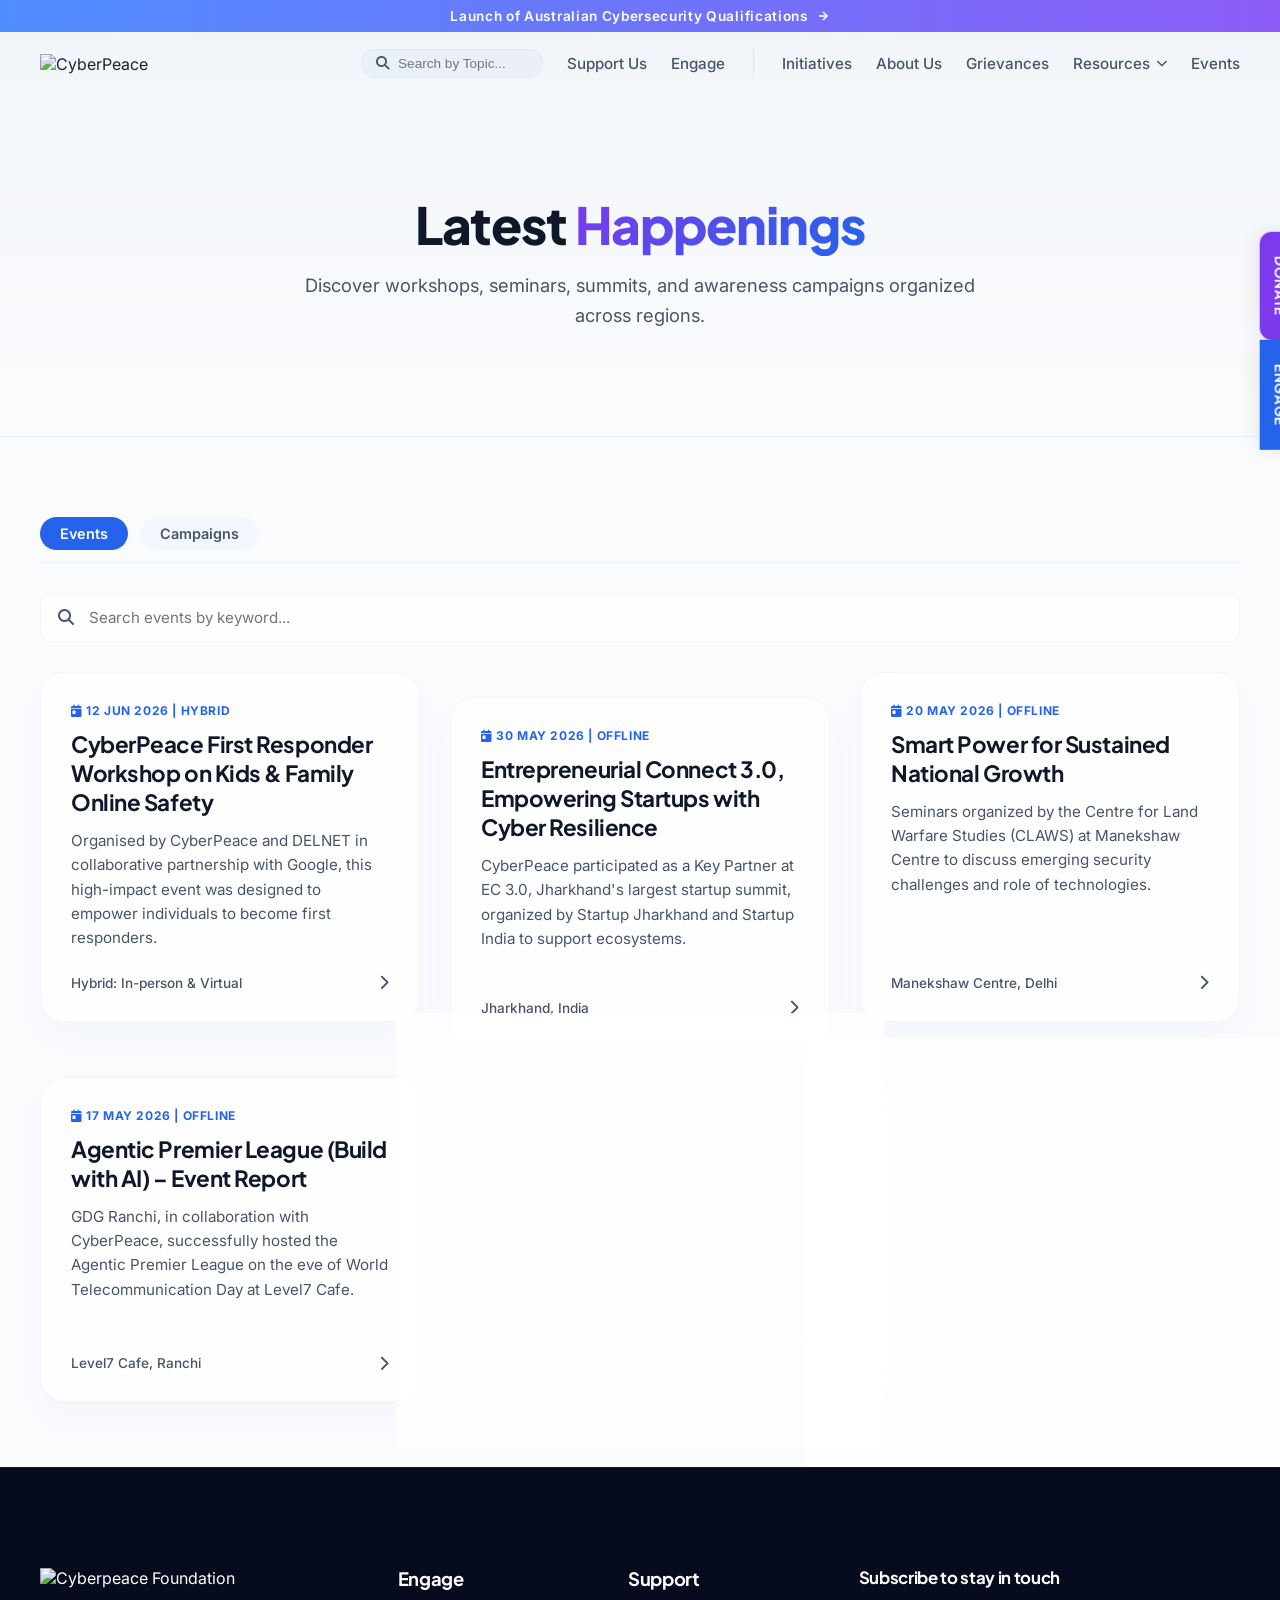
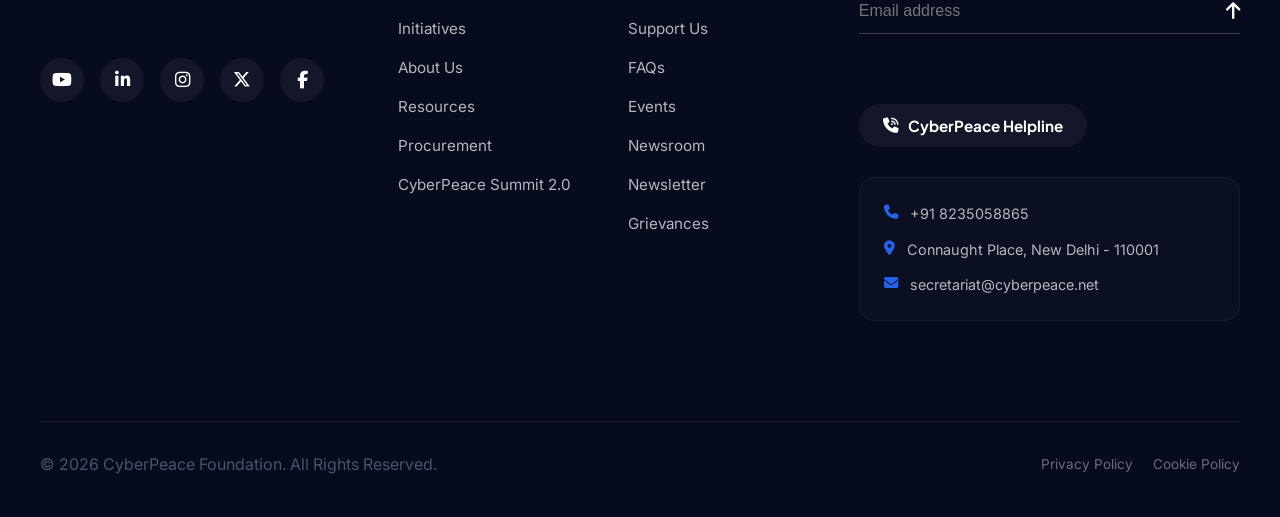
==== events.html @ aa2df276 "Update api.js to resolve dynamic API_BASE" ====
<!DOCTYPE html>
<html lang="en">
<head>
    <meta charset="utf-8">
    <meta name="viewport" content="width=device-width, initial-scale=1">
    <title>Events & Campaigns | CyberPeace</title>
    <meta name="description" content="Stay updated with the latest events, seminars, workshops, and campaigns organized by the CyberPeace Foundation.">
    
    <!-- Premium Fonts -->
    <link rel="preconnect" href="https://fonts.googleapis.com">
    <link rel="preconnect" href="https://fonts.gstatic.com" crossorigin>
    <link href="https://fonts.googleapis.com/css2?family=Plus+Jakarta+Sans:wght@300;400;500;600;700;800&family=Inter:wght@300;400;500;600;700&display=swap" rel="stylesheet">
    
    <!-- Icons & Styling -->
    <link rel="stylesheet" href="https://cdnjs.cloudflare.com/ajax/libs/font-awesome/6.4.0/css/all.min.css">
    <link rel="stylesheet" href="index.css">
</head>
<body>

    <div id="smooth-wrapper">
        <div id="smooth-content">

            <!-- Sticky Premium Navbar -->
            <header class="navbar-wrapper">
                <div class="announcement-bar">
                    <a href="https://cyberpeace.webflow.io/events/launch-of-australian-cybersecurity-qualifications" class="announcement-link">
                        <span>Launch of Australian Cybersecurity Qualifications</span>
                        <svg class="arrow-icon" width="14" height="14" viewBox="0 0 24 24" fill="none" stroke="currentColor" stroke-width="2.5"><path d="M5 12h14M12 5l7 7-7 7"/></svg>
                    </a>
                </div>

                <nav class="nav-container">
                    <a href="index.html" class="brand-logo">
                        <img src="https://cdn.prod.website-files.com/64b6853d6c8a2733e0348380/64d28d4c5130957a48d0e325_Logo.svg" alt="CyberPeace">
                    </a>

                    <div class="nav-menu">
                        <div class="nav-group-left">
                            <form action="blogs.html" method="GET" class="search-form">
                                <i class="fa-solid fa-magnifying-glass search-icon"></i>
                                <input type="search" name="query" placeholder="Search by Topic..." required>
                            </form>
                            <a href="support-us.html" class="nav-item">Support Us</a>
                            <a href="engage.html" class="nav-item">Engage</a>
                        </div>
                        <div class="nav-group-right">
                            <a href="initiatives.html" class="nav-item">Initiatives</a>
                            <a href="about-us.html" class="nav-item">About Us</a>
                            <a href="grievances.html" class="nav-item">Grievances</a>
                            <div class="dropdown-wrapper">
                                <button class="dropdown-trigger">
                                    Resources <i class="fa-solid fa-chevron-down drop-arrow"></i>
                                </button>
                                <div class="dropdown-menu">
                                    <a href="blogs.html">Blogs</a>
                                    <a href="publications.html">Publications</a>
                                    <a href="fact-check.html">#FactCheck Report</a>
                                    <a href="newsroom.html">Newsroom</a>
                                    <a href="newsletter.html">Newsletter</a>
                                    <a href="iec.html">IEC</a>
                                    <a href="https://cyberpeace.world/" target="_blank">CyberPeace Journal</a>
                                </div>
                            </div>
                            <a href="events.html" class="nav-item active">Events</a>
                        </div>
                    </div>

                    <button class="mobile-toggle" aria-label="Toggle menu">
                        <span class="bar"></span>
                        <span class="bar"></span>
                        <span class="bar"></span>
                    </button>
                </nav>
            </header>

            <!-- Floating Side CTA Actions -->
            <div class="side-cta-wrapper">
                <a href="support-us.html" class="side-cta-btn donate">
                    <span class="cta-txt">Donate</span>
                </a>
                <a href="engage.html" class="side-cta-btn engage">
                    <span class="cta-txt">Engage</span>
                </a>
            </div>

            <!-- Particles Background -->
            <div class="canvas-bg-wrapper">
                <canvas id="grid-particles"></canvas>
            </div>

            <!-- Subpage Hero -->
            <section class="subpage-hero">
                <div class="glow-blob blob-1"></div>
                <div class="glow-blob blob-2"></div>
                <div class="grid-container">
                    <div class="hero-content">
                        <h1 class="subpage-title">Latest <span class="highlight-purple">Happenings</span></h1>
                        <p class="subpage-desc">
                            Discover workshops, seminars, summits, and awareness campaigns organized across regions.
                        </p>
                    </div>
                </div>
            </section>

            <!-- Filtering & Event Tabs System -->
            <section class="subpage-section">
                <div class="grid-container">
                    
                    <div class="about-journey-tabs" style="margin-bottom: 30px;">
                        <button class="about-journey-btn active" id="btn-tab-events">Events</button>
                        <button class="about-journey-btn" id="btn-tab-campaigns">Campaigns</button>
                    </div>

                    <!-- Search Input -->
                    <div class="filters-row" style="margin-bottom: 40px;">
                        <div class="search-box-wrap">
                            <i class="fa-solid fa-magnifying-glass"></i>
                            <input class="form_input" type="text" id="event-search" placeholder="Search events by keyword...">
                        </div>
                    </div>

                    <!-- Events Panel -->
                    <div id="events-panel" class="initiatives-grid active-pane">
                        
                        <!-- Event 1 -->
                        <div class="initiative-card glass-card event-item" data-tags="google kids family workshop safety online">
                            <span class="initiative-tag"><i class="fa-solid fa-calendar-day"></i> 12 Jun 2026 | Hybrid</span>
                            <h3 class="initiative-title">CyberPeace First Responder Workshop on Kids & Family Online Safety</h3>
                            <p class="initiative-desc">
                                Organised by CyberPeace and DELNET in collaborative partnership with Google, this high-impact event was designed to empower individuals to become first responders.
                            </p>
                            <div class="initiative-footer">
                                <span class="initiative-country">Hybrid: In-person & Virtual</span>
                                <i class="fa-solid fa-chevron-right initiative-arrow"></i>
                            </div>
                        </div>

                        <!-- Event 2 -->
                        <div class="initiative-card glass-card event-item" data-tags="jharkhand startup summit business connect entrepreneurial">
                            <span class="initiative-tag"><i class="fa-solid fa-calendar-day"></i> 30 May 2026 | Offline</span>
                            <h3 class="initiative-title">Entrepreneurial Connect 3.0, Empowering Startups with Cyber Resilience</h3>
                            <p class="initiative-desc">
                                CyberPeace participated as a Key Partner at EC 3.0, Jharkhand's largest startup summit, organized by Startup Jharkhand and Startup India to support ecosystems.
                            </p>
                            <div class="initiative-footer">
                                <span class="initiative-country">Jharkhand, India</span>
                                <i class="fa-solid fa-chevron-right initiative-arrow"></i>
                            </div>
                        </div>

                        <!-- Event 3 -->
                        <div class="initiative-card glass-card event-item" data-tags="national security claws seminar delhi manekshaw smart power">
                            <span class="initiative-tag"><i class="fa-solid fa-calendar-day"></i> 20 May 2026 | Offline</span>
                            <h3 class="initiative-title">Smart Power for Sustained National Growth</h3>
                            <p class="initiative-desc">
                                Seminars organized by the Centre for Land Warfare Studies (CLAWS) at Manekshaw Centre to discuss emerging security challenges and role of technologies.
                            </p>
                            <div class="initiative-footer">
                                <span class="initiative-country">Manekshaw Centre, Delhi</span>
                                <i class="fa-solid fa-chevron-right initiative-arrow"></i>
                            </div>
                        </div>

                        <!-- Event 4 -->
                        <div class="initiative-card glass-card event-item" data-tags="hackathon building ai premier league gdg ranchi safety">
                            <span class="initiative-tag"><i class="fa-solid fa-calendar-day"></i> 17 May 2026 | Offline</span>
                            <h3 class="initiative-title">Agentic Premier League (Build with AI) – Event Report</h3>
                            <p class="initiative-desc">
                                GDG Ranchi, in collaboration with CyberPeace, successfully hosted the Agentic Premier League on the eve of World Telecommunication Day at Level7 Cafe.
                            </p>
                            <div class="initiative-footer">
                                <span class="initiative-country">Level7 Cafe, Ranchi</span>
                                <i class="fa-solid fa-chevron-right initiative-arrow"></i>
                            </div>
                        </div>

                        <!-- Event 5 -->
                        <div class="initiative-card glass-card event-item" data-tags="cso100 awards conference chennai resilience">
                            <span class="initiative-tag"><i class="fa-solid fa-calendar-day"></i> 17 May 2026 | Offline</span>
                            <h3 class="initiative-title">CyberPeace at CSO100 Awards India & Conference 2026</h3>
                            <p class="initiative-desc">
                                Driving India's Cyber Resilience Journey at Chennai, bringing cybersecurity leaders, policymakers, technology experts, and stakeholders together.
                            </p>
                            <div class="initiative-footer">
                                <span class="initiative-country">The Leela Palace, Chennai</span>
                                <i class="fa-solid fa-chevron-right initiative-arrow"></i>
                            </div>
                        </div>

                        <!-- Event 6 -->
                        <div class="initiative-card glass-card event-item" data-tags="national technology day smartphone security delnet workshop delhi">
                            <span class="initiative-tag"><i class="fa-solid fa-calendar-day"></i> 11 May 2026 | Hybrid</span>
                            <h3 class="initiative-title">Workshop on Smartphone Security to Mark National Technology Day 2026</h3>
                            <p class="initiative-desc">
                                Hands-on smartphone focused security workshop organized by DELNET in collaboration with CyberPeace and support from Google.org.
                            </p>
                            <div class="initiative-footer">
                                <span class="initiative-country">DELNET, New Delhi</span>
                                <i class="fa-solid fa-chevron-right initiative-arrow"></i>
                            </div>
                        </div>

                    </div>

                    <!-- Campaigns Panel -->
                    <div id="campaigns-panel" class="initiatives-grid" style="display: none;">
                        
                        <!-- Campaign 1 -->
                        <div class="initiative-card glass-card event-item" data-tags="ncw digital shakti women safety campaign national">
                            <span class="initiative-tag"><i class="fa-solid fa-flag"></i> Campaign | Active</span>
                            <h3 class="initiative-title">Digital Shakti 5.0</h3>
                            <p class="initiative-desc">
                                National level capacity building campaign in collaboration with NCERT and the National Commission for Women to protect girls and women online.
                            </p>
                            <div class="initiative-footer">
                                <span class="initiative-country">All India Outreach</span>
                                <i class="fa-solid fa-chevron-right initiative-arrow"></i>
                            </div>
                        </div>

                        <!-- Campaign 2 -->
                        <div class="initiative-card glass-card event-item" data-tags="cisf be cybersmart awareness metro">
                            <span class="initiative-tag"><i class="fa-solid fa-flag"></i> Campaign | Active</span>
                            <h3 class="initiative-title">#BECYBERSMART Campaign</h3>
                            <p class="initiative-desc">
                                Collaborating with the CISF to drive massive cybersecurity awareness across national airports, metro networks, and public transport systems.
                            </p>
                            <div class="initiative-footer">
                                <span class="initiative-country">Public Sector Metro / Transit</span>
                                <i class="fa-solid fa-chevron-right initiative-arrow"></i>
                            </div>
                        </div>

                        <!-- Campaign 3 -->
                        <div class="initiative-card glass-card event-item" data-tags="netflix sab ka number aayega digital hygiene entertainment">
                            <span class="initiative-tag"><i class="fa-solid fa-flag"></i> Campaign | Completed</span>
                            <h3 class="initiative-title">Sab Ka Number Aayega</h3>
                            <p class="initiative-desc">
                                Creative video-led cybersecurity hygiene campaign launched with Netflix India to educate users on strong passwords and device protection.
                            </p>
                            <div class="initiative-footer">
                                <span class="initiative-country">Online Video Campaigns</span>
                                <i class="fa-solid fa-chevron-right initiative-arrow"></i>
                            </div>
                        </div>

                    </div>

                </div>
            </section>

            <!-- Footer -->
                        <footer class="footer-wrapper">
                <div class="grid-container">
                    <div class="footer-grid-layout">
                        <!-- Column 1: Brand details & social icons -->
                        <div class="footer-col brand-col">
                            <a href="#" class="footer-logo">
                                <img src="https://cdn.prod.website-files.com/64b6853d6c8a2733e0348380/64d5bf01e439fc5754382dd5_logo-2.svg" alt="Cyberpeace Foundation">
                            </a>
                            <div class="footer-social-icons">
                                <a href="https://www.youtube.com/channel/UCBYrx6bBPp5xpjKaiCqhIKg" target="_blank" class="social-icon"><i class="fa-brands fa-youtube"></i></a>
                                <a href="https://in.linkedin.com/company/cyberpeacefoundation" target="_blank" class="social-icon"><i class="fa-brands fa-linkedin-in"></i></a>
                                <a href="https://www.instagram.com/cyberpeacefoundation/" target="_blank" class="social-icon"><i class="fa-brands fa-instagram"></i></a>
                                <a href="https://twitter.com/cyberpeacengo" target="_blank" class="social-icon"><i class="fa-brands fa-x-twitter"></i></a>
                                <a href="https://www.facebook.com/cyberpeacefoundation/" target="_blank" class="social-icon"><i class="fa-brands fa-facebook-f"></i></a>
                            </div>
                        </div>

                        <!-- Column 2: Engage Links -->
                        <div class="footer-col links-col">
                            <h4 class="col-head">Engage</h4>
                            <a href="initiatives.html">Initiatives</a>
                            <a href="about-us.html">About Us</a>
                            <a href="blogs.html">Resources</a>
                            <a href="/proposals">Procurement</a>
                            <a href="https://www.cyberpeacesummit.com/" target="_blank">CyberPeace Summit 2.0</a>
                        </div>

                        <!-- Column 3: Support Links -->
                        <div class="footer-col links-col">
                            <h4 class="col-head">Support</h4>
                            <a href="support-us.html">Support Us</a>
                            <a href="https://cyberpeace.webflow.io/support-us#faq">FAQs</a>
                            <a href="events.html">Events</a>
                            <a href="newsroom.html">Newsroom</a>
                            <a href="newsletter.html">Newsletter</a>
                            <a href="grievances.html">Grievances</a>
                        </div>

                        <!-- Column 4: Contact details & newsletter -->
                        <div class="footer-col contact-col">
                            <div class="footer-newsletter">
                                <h3>Subscribe to stay in touch</h3>
                                <form id="footer-newsletter-form" class="newsletter-form">
                                    <input type="email" placeholder="Email address" required>
                                    <button type="submit" class="newsletter-submit">
                                        <i class="fa-solid fa-arrow-up"></i>
                                    </button>
                                </form>
                            </div>
                            <div class="footer-contact-info">
                                <a href="tel:+919570000066" class="helpline-trigger-btn">
                                    <i class="fa-solid fa-phone-volume"></i> CyberPeace Helpline
                                </a>
                                <div class="address-card">
                                    <p><i class="fa-solid fa-phone"></i> +91 8235058865</p>
                                    <p><i class="fa-solid fa-location-dot"></i> Connaught Place, New Delhi - 110001</p>
                                    <p><i class="fa-solid fa-envelope"></i> secretariat@cyberpeace.net</p>
                                </div>
                            </div>
                        </div>
                    </div>

                    <div class="footer-bottom">
                        <p>&copy; 2026 CyberPeace Foundation. All Rights Reserved.</p>
                        <div class="footer-legal-links">
                            <a href="#">Privacy Policy</a>
                            <a href="#">Cookie Policy</a>
                        </div>
                    </div>
                </div>
            </footer>

            <!-- Top Arrow button -->
            <a href="#" class="ab_top-arrow" id="back-to-top">
                <i class="fa-solid fa-arrow-up"></i>
            </a>

        </div>
    </div>

    <!-- Script imports: CDNs -->
    <script src="https://cdnjs.cloudflare.com/ajax/libs/three.js/r128/three.min.js"></script>
    <script src="https://cdnjs.cloudflare.com/ajax/libs/gsap/3.12.2/gsap.min.js"></script>
    <script src="https://cdnjs.cloudflare.com/ajax/libs/gsap/3.12.2/ScrollTrigger.min.js"></script>
    <script src="https://cdn.jsdelivr.net/gh/studio-freight/lenis@1.0.19/bundled/lenis.min.js"></script>
    <script src="main.js"></script>
</body>
</html>
---- index.css ----
/* index.css - CyberPeace Premium Redesign Stylings */

:root {
    /* Color Tokens - Premium Bright Tech Ecosystem */
    --bg-primary: #fafbfd;      /* Pure Off-White */
    --bg-secondary: #f1f5f9;    /* Light Slate Gray */
    --text-primary: #0f172a;    /* Deep Slate */
    --text-secondary: #475569;  /* Muted Slate Gray */
    --accent-blue: #2563eb;     /* Electric Blue */
    --accent-cyan: #06b6d4;     /* Tech Cyan */
    --accent-purple: #7c3aec;   /* Tech Purple */
    --accent-success: #10b981;  /* Emerald Green */
    --accent-purple-rgb: 124, 58, 237;
    --accent-blue-rgb: 37, 99, 235;
    
    /* Glassmorphism Tokens - Premium Light Glass */
    --glass-bg: rgba(255, 255, 255, 0.72);
    --glass-blur: blur(25px);
    --glass-border: rgba(37, 99, 235, 0.06);
    --glass-border-hover: rgba(124, 58, 237, 0.22);
    --glass-shadow: 0 16px 36px rgba(37, 99, 235, 0.03), 
                    0 4px 12px rgba(37, 99, 235, 0.01),
                    inset 0 0 1px rgba(255, 255, 255, 0.8);
    --glass-shadow-hover: 0 24px 48px rgba(124, 58, 237, 0.06), 
                          0 8px 24px rgba(124, 58, 237, 0.02),
                          inset 0 0 1px rgba(255, 255, 255, 0.9);
    
    /* Transitions */
    --transition-smooth: all 0.5s cubic-bezier(0.16, 1, 0.3, 1);
    --transition-fast: all 0.25s cubic-bezier(0.16, 1, 0.3, 1);
}

/* Base Resets & Global Styles */
* {
    margin: 0;
    padding: 0;
    box-sizing: border-box;
}

html, body {
    width: 100%;
    overflow-x: hidden;
    background-color: var(--bg-primary);
    color: var(--text-primary);
    font-family: 'Inter', -apple-system, BlinkMacSystemFont, "Segoe UI", Roboto, sans-serif;
    -webkit-font-smoothing: antialiased;
    -moz-osx-font-smoothing: grayscale;
    text-rendering: optimizeLegibility;
}

h1, h2, h3, h4, h5, h6 {
    font-family: 'Plus Jakarta Sans', sans-serif;
    font-weight: 700;
    letter-spacing: -0.02em;
    line-height: 1.15;
}

p {
    font-size: 1rem;
    line-height: 1.6;
    color: var(--text-secondary);
}

a {
    text-decoration: none;
    color: inherit;
    transition: var(--transition-fast);
}

button {
    border: none;
    background: none;
    cursor: pointer;
    font-family: inherit;
}

/* Custom Scrollbar */
::-webkit-scrollbar {
    width: 8px;
}
::-webkit-scrollbar-track {
    background: var(--bg-primary);
}
::-webkit-scrollbar-thumb {
    background: rgba(79, 141, 255, 0.2);
    border-radius: 4px;
}
::-webkit-scrollbar-thumb:hover {
    background: rgba(79, 141, 255, 0.4);
}

/* Layout Utilities */
.grid-container {
    width: 100%;
    max-width: 1400px;
    margin: 0 auto;
    padding: 0 40px;
}

@media (max-width: 768px) {
    .grid-container {
        padding: 0 20px;
    }
}

.highlight-purple {
    background: linear-gradient(135deg, var(--accent-purple), var(--accent-blue));
    -webkit-background-clip: text;
    -webkit-text-fill-color: transparent;
    font-weight: 800;
}

/* Glassmorphic Panel Base Styles */
.glass-card {
    background: var(--glass-bg);
    backdrop-filter: var(--glass-blur);
    -webkit-backdrop-filter: var(--glass-blur);
    border: 1px solid var(--glass-border);
    border-radius: 24px;
    box-shadow: var(--glass-shadow);
    transition: var(--transition-smooth);
}

.glass-card:hover {
    border-color: var(--glass-border-hover);
    box-shadow: var(--glass-shadow-hover);
}

.glass-frame {
    border: 1px solid var(--glass-border);
    border-radius: 20px;
    overflow: hidden;
    box-shadow: 0 8px 32px rgba(79, 141, 255, 0.03);
    transition: var(--transition-smooth);
}

.glass-frame img {
    width: 100%;
    height: auto;
    display: block;
    transition: var(--transition-smooth);
}

.glass-frame:hover img {
    transform: scale(1.03);
}

/* Floating Animation */
@keyframes float {
    0% { transform: translateY(0px) rotate(0deg); }
    50% { transform: translateY(-10px) rotate(1deg); }
    100% { transform: translateY(0px) rotate(0deg); }
}

/* ---------------------------------------------------- */
/* STICKY NAVBAR                                        */
/* ---------------------------------------------------- */
.navbar-wrapper {
    position: fixed;
    top: 0;
    left: 0;
    width: 100%;
    z-index: 1000;
    transition: var(--transition-smooth);
}

.announcement-bar {
    background: linear-gradient(90deg, #4F8DFF, #8B5CF6);
    color: white;
    padding: 8px 0;
    text-align: center;
    font-size: 0.85rem;
    font-weight: 600;
    letter-spacing: 0.05em;
    overflow: hidden;
    position: relative;
}

.announcement-link {
    display: inline-flex;
    align-items: center;
    gap: 8px;
    justify-content: center;
}

.announcement-link span {
    position: relative;
}

.announcement-link .arrow-icon {
    transition: transform 0.3s ease;
}

.announcement-link:hover .arrow-icon {
    transform: translateX(4px);
}

.nav-container {
    display: flex;
    align-items: center;
    justify-content: space-between;
    padding: 16px 40px;
    max-width: 1400px;
    margin: 0 auto;
    border-bottom: 1px solid transparent;
    transition: var(--transition-smooth);
}

/* Shrink navbar on scroll styles handled by JS (adding class .scrolled) */
.navbar-wrapper.scrolled {
    background: rgba(250, 251, 253, 0.85);
    backdrop-filter: var(--glass-blur);
    -webkit-backdrop-filter: var(--glass-blur);
    box-shadow: 0 8px 32px rgba(37, 99, 235, 0.04);
}

.navbar-wrapper.scrolled .nav-container {
    padding: 12px 40px;
    border-color: rgba(37, 99, 235, 0.06);
}

.brand-logo img {
    height: 38px;
    width: auto;
    transition: var(--transition-smooth);
    opacity: 0.95;
}

.nav-menu {
    display: flex;
    align-items: center;
    gap: 28px;
}

.nav-group-left, .nav-group-right {
    display: flex;
    align-items: center;
    gap: 24px;
}

.nav-group-left {
    border-right: 1px solid rgba(79, 141, 255, 0.15);
    padding-right: 28px;
}

.nav-item {
    font-size: 0.95rem;
    font-weight: 500;
    color: var(--text-secondary);
    position: relative;
    padding: 6px 0;
}

.nav-item::after {
    content: '';
    position: absolute;
    bottom: 0;
    left: 0;
    width: 0;
    height: 2px;
    background: var(--accent-blue);
    transition: var(--transition-fast);
}

.nav-item:hover {
    color: var(--text-primary);
}

.nav-item:hover::after {
    width: 100%;
}

/* Search input style */
.search-form {
    display: flex;
    align-items: center;
    background: rgba(79, 141, 255, 0.05);
    border: 1px solid rgba(79, 141, 255, 0.08);
    border-radius: 30px;
    padding: 6px 14px;
    gap: 8px;
    transition: var(--transition-fast);
}

.search-form:focus-within {
    background: rgba(10, 15, 38, 0.8);
    border-color: var(--accent-blue);
    box-shadow: 0 0 0 3px rgba(59, 130, 246, 0.15);
}

.search-icon {
    color: var(--text-secondary);
    font-size: 0.85rem;
}

.search-form input {
    border: none;
    background: none;
    outline: none;
    font-size: 0.85rem;
    color: var(--text-primary);
    width: 130px;
    transition: var(--transition-fast);
}

.search-form input:focus {
    width: 180px;
}

/* Resources Dropdown */
.dropdown-wrapper {
    position: relative;
}

.dropdown-trigger {
    display: flex;
    align-items: center;
    gap: 6px;
    font-size: 0.95rem;
    font-weight: 500;
    color: var(--text-secondary);
    padding: 6px 0;
    transition: var(--transition-fast);
}

.dropdown-trigger:hover {
    color: var(--text-primary);
}

.drop-arrow {
    font-size: 0.7rem;
    transition: transform 0.3s ease;
}

.dropdown-wrapper:hover .drop-arrow {
    transform: rotate(180deg);
}

.dropdown-menu {
    position: absolute;
    top: 100%;
    left: 50%;
    transform: translateX(-50%) translateY(15px);
    width: 220px;
    background: var(--glass-bg);
    backdrop-filter: var(--glass-blur);
    -webkit-backdrop-filter: var(--glass-blur);
    border: 1px solid var(--glass-border);
    border-radius: 16px;
    padding: 12px;
    box-shadow: var(--glass-shadow-hover);
    opacity: 0;
    visibility: hidden;
    transition: all 0.3s cubic-bezier(0.16, 1, 0.3, 1);
}

.dropdown-wrapper:hover .dropdown-menu {
    opacity: 1;
    visibility: visible;
    transform: translateX(-50%) translateY(0);
}

.dropdown-menu a {
    display: block;
    padding: 10px 14px;
    border-radius: 8px;
    font-size: 0.9rem;
    color: var(--text-secondary);
    transition: var(--transition-fast);
}

.dropdown-menu a:hover {
    background: rgba(79, 141, 255, 0.08);
    color: var(--accent-blue);
    transform: translateX(4px);
}

/* Mobile Toggle */
.mobile-toggle {
    display: none;
    flex-direction: column;
    gap: 5px;
    width: 24px;
}

.mobile-toggle .bar {
    width: 100%;
    height: 2px;
    background-color: var(--text-primary);
    border-radius: 2px;
    transition: var(--transition-fast);
}

/* ---------------------------------------------------- */
/* FLOATING SIDE CTAS                                   */
/* ---------------------------------------------------- */
.side-cta-wrapper {
    position: fixed;
    right: 0;
    top: 50%;
    transform: translateY(-50%) rotate(90deg);
    transform-origin: right center;
    z-index: 999;
    display: flex;
    gap: 0px;
}

.side-cta-btn {
    padding: 12px 24px;
    font-family: 'Plus Jakarta Sans', sans-serif;
    font-weight: 700;
    font-size: 0.85rem;
    letter-spacing: 0.05em;
    text-transform: uppercase;
    color: white;
    box-shadow: 0 4px 20px rgba(0, 0, 0, 0.08);
    transition: var(--transition-fast);
    display: inline-block;
}

.side-cta-btn.donate {
    background: linear-gradient(135deg, var(--accent-purple), #7c3aed);
    border-radius: 0 0 12px 12px;
}

.side-cta-btn.engage {
    background: linear-gradient(135deg, var(--accent-blue), #2563eb);
    border-radius: 12px 12px 0 0;
}

.side-cta-btn:hover {
    transform: translateY(-3px);
    box-shadow: 0 8px 24px rgba(0, 0, 0, 0.15);
}

/* ---------------------------------------------------- */
/* INTERACTIVE BACKGROUNDS                              */
/* ---------------------------------------------------- */
.canvas-bg-wrapper {
    position: absolute;
    top: 0;
    left: 0;
    width: 100%;
    height: 100%;
    pointer-events: none;
    z-index: -1;
    overflow: hidden;
}

#grid-particles {
    width: 100%;
    height: 100%;
    display: block;
    opacity: 0.6;
}

/* Glow Blobs */
.glow-blob {
    position: absolute;
    border-radius: 50%;
    filter: blur(120px);
    opacity: 0.28;
    z-index: -1;
    mix-blend-mode: multiply;
    pointer-events: none;
    animation: float 20s infinite ease-in-out;
}

.blob-1 {
    width: 500px;
    height: 500px;
    background: radial-gradient(circle, var(--accent-blue), transparent 70%);
    top: 10%;
    right: 5%;
}

.blob-2 {
    width: 600px;
    height: 600px;
    background: radial-gradient(circle, var(--accent-purple), transparent 70%);
    bottom: 20%;
    left: -10%;
    animation-delay: -5s;
}

/* ---------------------------------------------------- */
/* HERO SECTION                                         */
/* ---------------------------------------------------- */
.hero-section {
    padding-top: 180px;
    padding-bottom: 120px;
    position: relative;
}

.hero-vanta-bg {
    position: absolute;
    top: 0;
    left: 0;
    width: 100%;
    height: 100%;
    z-index: 1;
    opacity: 0.75;
    pointer-events: none;
}

.hero-content-centered {
    max-width: 960px;
    margin: 0 auto 70px auto;
    text-align: center;
    display: flex;
    flex-direction: column;
    align-items: center;
    position: relative;
    z-index: 2;
    padding: 0 40px;
}

.hero-content-centered .hero-desc {
    max-width: 720px;
    margin-left: auto;
    margin-right: auto;
}

.hero-actions.centered {
    justify-content: center;
}

.hero-dock-grid {
    display: grid;
    grid-template-columns: 1.2fr 0.9fr 0.9fr;
    gap: 24px;
    max-width: 1400px;
    margin: 0 auto;
    padding: 0 40px;
    position: relative;
    z-index: 2;
}

.dock-card {
    padding: 28px;
    display: flex;
    flex-direction: column;
    justify-content: space-between;
}

.dock-card-head {
    font-size: 1.15rem;
    font-weight: 700;
    color: var(--text-primary);
    margin-bottom: 20px;
    display: flex;
    align-items: center;
    gap: 10px;
}

.dock-card-head i {
    color: var(--accent-blue);
}

.dock-stats-grid {
    display: grid;
    grid-template-columns: repeat(2, 1fr);
    gap: 16px;
}

.dock-stat {
    background: rgba(37, 99, 235, 0.02);
    border: 1px solid rgba(37, 99, 235, 0.05);
    border-radius: 12px;
    padding: 12px;
    transition: var(--transition-fast);
}

.dock-stat:hover {
    background: rgba(37, 99, 235, 0.05);
    border-color: rgba(37, 99, 235, 0.15);
    transform: translateY(-2px);
}

.dock-helpline-details p, .dock-event-details p {
    font-size: 0.95rem;
    line-height: 1.5;
    color: var(--text-secondary);
    margin-bottom: 16px;
}

.dock-stat-single {
    margin-top: 16px;
    display: flex;
    align-items: center;
    gap: 12px;
    padding: 12px;
    background: rgba(37, 99, 235, 0.02);
    border: 1px solid rgba(37, 99, 235, 0.05);
    border-radius: 12px;
}

.hero-subtitle {
    font-family: 'Plus Jakarta Sans', sans-serif;
    font-size: 1.25rem;
    font-weight: 600;
    color: var(--accent-blue);
    margin-bottom: 16px;
    letter-spacing: 0.05em;
    text-transform: uppercase;
}

.hero-title {
    font-size: 3.8rem;
    font-weight: 800;
    line-height: 1.1;
    color: var(--text-primary);
    margin-bottom: 24px;
    letter-spacing: -0.03em;
}

.hero-desc {
    font-size: 1.15rem;
    line-height: 1.65;
    color: var(--text-secondary);
    margin-bottom: 40px;
    max-width: 540px;
}

/* Premium Buttons */
.btn {
    display: inline-flex;
    align-items: center;
    gap: 10px;
    padding: 16px 32px;
    border-radius: 40px;
    font-family: 'Plus Jakarta Sans', sans-serif;
    font-weight: 700;
    font-size: 0.95rem;
    transition: var(--transition-smooth);
    box-shadow: 0 4px 16px rgba(79, 141, 255, 0.06);
}

.btn-primary {
    background: linear-gradient(135deg, var(--accent-blue), var(--accent-cyan));
    color: white;
    border: 1px solid rgba(255, 255, 255, 0.2);
}

.btn-primary:hover {
    transform: translateY(-4px);
    box-shadow: 0 12px 30px rgba(79, 141, 255, 0.24);
}

.btn-primary i {
    transition: transform 0.3s ease;
}

.btn-primary:hover i {
    transform: translateX(4px);
}

.btn-secondary {
    background: rgba(255, 255, 255, 0.5);
    color: var(--text-primary);
    border: 1px solid rgba(37, 99, 235, 0.15);
}

.btn-secondary:hover {
    background: rgba(37, 99, 235, 0.08);
    border-color: var(--accent-blue);
    transform: translateY(-4px);
    box-shadow: 0 12px 30px rgba(37, 99, 235, 0.08);
}

.hero-actions {
    display: flex;
    gap: 20px;
    flex-wrap: wrap;
}

/* Accordion Wrapper right side */
.accordion-container {
    display: flex;
    flex-direction: column;
    gap: 16px;
    z-index: 10;
    position: relative;
}

.accordion-item {
    background: var(--glass-bg);
    backdrop-filter: var(--glass-blur);
    -webkit-backdrop-filter: var(--glass-blur);
    border: 1px solid var(--glass-border);
    border-radius: 20px;
    overflow: hidden;
    box-shadow: var(--glass-shadow);
    transition: var(--transition-smooth);
}

.accordion-item.active {
    border-color: rgba(79, 141, 255, 0.25);
    box-shadow: var(--glass-shadow-hover);
}

.accordion-trigger {
    width: 100%;
    display: flex;
    align-items: center;
    justify-content: space-between;
    padding: 20px 24px;
    font-family: 'Plus Jakarta Sans', sans-serif;
    font-weight: 700;
    font-size: 1.1rem;
    color: var(--text-primary);
    text-align: left;
}

.accord-icon {
    font-size: 0.9rem;
    color: var(--text-secondary);
    transition: transform 0.3s ease;
}

.accordion-content {
    max-height: 0;
    overflow: hidden;
    transition: max-height 0.5s cubic-bezier(0.16, 1, 0.3, 1);
}

.accordion-item.active .accordion-content {
    max-height: 350px;
}

/* Stats inside Accordion */
.stats-grid {
    display: grid;
    grid-template-columns: repeat(2, 1fr);
    gap: 16px;
    padding: 0 24px 24px 24px;
}

.stat-card {
    background: rgba(79, 141, 255, 0.03);
    border: 1px solid rgba(79, 141, 255, 0.06);
    border-radius: 16px;
    padding: 16px;
    transition: var(--transition-smooth);
}

.stat-card:hover {
    background: rgba(59, 130, 246, 0.08);
    border-color: rgba(59, 130, 246, 0.3);
    transform: translateY(-2px);
}

.stat-num {
    font-family: 'Plus Jakarta Sans', sans-serif;
    font-size: 1.8rem;
    font-weight: 800;
    color: var(--accent-blue);
    margin-bottom: 4px;
}

.stat-label {
    font-size: 0.85rem;
    color: var(--text-secondary);
    font-weight: 500;
    line-height: 1.3;
}

/* Helpline elements */
.helpline-details {
    padding: 0 24px 24px 24px;
}

.helpline-details p {
    font-size: 0.95rem;
    margin-bottom: 16px;
}

.helpline-email {
    display: inline-block;
    color: var(--accent-blue);
    font-weight: 600;
    font-size: 1.05rem;
    margin-bottom: 20px;
}

.helpline-email:hover {
    text-decoration: underline;
}

.helpline-victim-card {
    max-width: 280px;
}

/* Event Accordion link */
.event-details {
    padding: 0 24px 24px 24px;
}

.event-accordion-link {
    display: flex;
    align-items: center;
    justify-content: space-between;
    background: rgba(79, 141, 255, 0.04);
    border: 1px solid rgba(79, 141, 255, 0.08);
    border-radius: 12px;
    padding: 16px;
    font-weight: 600;
    color: var(--accent-blue);
    font-size: 0.95rem;
    transition: var(--transition-fast);
}

.event-accordion-link:hover {
    background: rgba(59, 130, 246, 0.08);
    border-color: var(--accent-blue);
    transform: translateY(-2px);
}

/* Three.js Viewport Container */
.three-viewport-wrapper {
    position: absolute;
    top: 50%;
    left: 50%;
    transform: translate(-50%, -50%);
    width: 600px;
    height: 600px;
    pointer-events: none;
    z-index: -1;
    opacity: 0.8;
}

#three-canvas {
    width: 100%;
    height: 100%;
    display: block;
}

/* ---------------------------------------------------- */
/* MISSION PARTNERS (MARQUEE)                           */
/* ---------------------------------------------------- */
.partners-section {
    padding: 80px 0;
    background-color: var(--bg-secondary);
    border-top: 1px solid rgba(79, 141, 255, 0.06);
    border-bottom: 1px solid rgba(79, 141, 255, 0.06);
    overflow: hidden;
}

.partners-container {
    max-width: 1400px;
    margin: 0 auto;
    padding: 0 40px;
}

.section-tag {
    font-size: 0.95rem;
    font-weight: 600;
    text-transform: uppercase;
    color: var(--text-secondary);
    margin-bottom: 36px;
    letter-spacing: 0.08em;
    text-align: center;
}

.marquee-wrapper {
    width: 100%;
    overflow: hidden;
    position: relative;
}

.marquee-wrapper::before, .marquee-wrapper::after {
    content: '';
    position: absolute;
    top: 0;
    width: 150px;
    height: 100%;
    z-index: 2;
    pointer-events: none;
}

.marquee-wrapper::before {
    left: 0;
    background: linear-gradient(90deg, var(--bg-secondary), transparent);
}

.marquee-wrapper::after {
    right: 0;
    background: linear-gradient(-90deg, var(--bg-secondary), transparent);
}

@keyframes marquee {
    0% { transform: translateX(0); }
    100% { transform: translateX(-50%); }
}

.marquee-track {
    display: flex;
    width: max-content;
    gap: 80px;
    align-items: center;
    animation: marquee 35s linear infinite;
}

.marquee-track:hover {
    animation-play-state: paused;
}

.logo-item {
    transition: var(--transition-smooth);
    opacity: 0.6;
    filter: grayscale(100%);
}

.logo-item img {
    height: 42px;
    width: auto;
    object-fit: contain;
}

.logo-item:hover {
    opacity: 1;
    filter: grayscale(0);
    transform: scale(1.08);
}

/* ---------------------------------------------------- */
/* EXPLORE INITIATIVES SECTION                          */
/* ---------------------------------------------------- */
.explore-section {
    padding: 140px 0;
}

.explore-layout {
    display: grid;
    grid-template-columns: 0.9fr 1.1fr;
    gap: 80px;
    align-items: center;
}

.explore-text {
    font-size: 2.1rem;
    font-weight: 700;
    line-height: 1.35;
    color: var(--text-primary);
    letter-spacing: -0.02em;
}

.explore-visuals {
    position: relative;
    height: 380px;
    display: flex;
    align-items: center;
    justify-content: center;
}

.explore-visuals .img-wrapper {
    position: absolute;
    width: 320px;
    box-shadow: 0 12px 40px rgba(79, 141, 255, 0.08);
}

.explore-visuals .item-1 {
    top: 0;
    left: 40px;
    z-index: 2;
    animation: float 8s infinite ease-in-out;
}

.explore-visuals .item-2 {
    bottom: 0;
    right: 40px;
    z-index: 1;
    animation: float 8s infinite ease-in-out;
    animation-delay: -4s;
}

/* Interactive Circular Explore Button */
.explore-cta-wrapper {
    position: absolute;
    z-index: 5;
    background: var(--glass-bg);
    backdrop-filter: var(--glass-blur);
    -webkit-backdrop-filter: var(--glass-blur);
    border: 1px solid var(--glass-border);
    padding: 8px;
    border-radius: 50%;
    box-shadow: var(--glass-shadow-hover);
}

.btn-circle-explore {
    display: flex;
    align-items: center;
    justify-content: center;
    width: 110px;
    height: 110px;
    border-radius: 50%;
    background: linear-gradient(135deg, var(--accent-blue), var(--accent-purple));
    color: white;
    font-family: 'Plus Jakarta Sans', sans-serif;
    font-weight: 800;
    font-size: 0.85rem;
    letter-spacing: 0.05em;
    position: relative;
    box-shadow: 0 4px 16px rgba(79, 141, 255, 0.15);
    transition: var(--transition-smooth);
}

.btn-circle-explore:hover {
    transform: scale(1.05) rotate(15deg);
    box-shadow: 0 12px 32px rgba(79, 141, 255, 0.3);
}

.circle-txt-svg {
    position: absolute;
    width: 100%;
    height: 100%;
    animation: spin 20s linear infinite;
    pointer-events: none;
}

.circle-txt-svg text {
    font-family: 'Plus Jakarta Sans', sans-serif;
    font-size: 7.5px;
    font-weight: 700;
    fill: rgba(255, 255, 255, 0.7);
}

@keyframes spin {
    to { transform: rotate(360deg); }
}

/* ---------------------------------------------------- */
/* LATEST HAPPENINGS (BLOGS)                            */
/* ---------------------------------------------------- */
.blogs-section {
    padding: 120px 0;
    background-color: var(--bg-secondary);
}

.section-heading {
    font-size: 2.5rem;
    font-weight: 800;
    color: var(--text-primary);
    margin-bottom: 50px;
    letter-spacing: -0.02em;
}

.blog-feature-grid {
    margin-bottom: 40px;
}

.blog-banner-link {
    display: grid;
    grid-template-columns: 1.1fr 0.9fr;
    overflow: hidden;
    min-height: 400px;
    cursor: pointer;
}

.banner-img {
    background-size: cover;
    background-position: center;
    transition: var(--transition-smooth);
}

.blog-banner-link:hover .banner-img {
    transform: scale(1.02);
}

.banner-details {
    padding: 50px;
    display: flex;
    flex-direction: column;
    justify-content: center;
}

.blog-tag {
    font-family: 'Plus Jakarta Sans', sans-serif;
    font-size: 0.75rem;
    font-weight: 700;
    color: var(--accent-blue);
    letter-spacing: 0.1em;
    margin-bottom: 16px;
}

.banner-title {
    font-size: 1.8rem;
    line-height: 1.3;
    color: var(--text-primary);
    font-weight: 800;
}

.magazine-supporting-list {
    display: flex;
    flex-direction: column;
    gap: 20px;
    justify-content: space-between;
}

.magazine-item-card {
    display: grid;
    grid-template-columns: 130px 1fr;
    gap: 20px;
    overflow: hidden;
    align-items: center;
    padding: 16px;
    cursor: pointer;
}

.magazine-item-card:hover {
    transform: translateX(6px);
}

.card-img-thumb {
    height: 100px;
    width: 130px;
    border-radius: 12px;
    background-size: cover;
    background-position: center;
    transition: var(--transition-smooth);
}

.magazine-item-card:hover .card-img-thumb {
    transform: scale(1.04);
}

.card-info-content {
    display: flex;
    flex-direction: column;
    gap: 6px;
}

.card-info-content .card-title {
    font-size: 1.05rem;
    line-height: 1.4;
    font-weight: 700;
    color: var(--text-primary);
}

.blog-magazine-layout {
    display: grid;
    grid-template-columns: 1.15fr 0.85fr;
    gap: 45px;
    align-items: stretch;
}

/* ---------------------------------------------------- */
/* RESOURCES TAB SYSTEM                                 */
/* ---------------------------------------------------- */
.resources-tab-section {
    padding: 140px 0;
}

.resources-subtitle {
    font-size: 2.5rem;
    font-weight: 800;
    line-height: 1.2;
    margin-bottom: 60px;
}

.tab-system-wrapper {
    display: flex;
    flex-direction: column;
    gap: 40px;
}

.tab-prefix {
    font-family: 'Plus Jakarta Sans', sans-serif;
    font-size: 0.9rem;
    font-weight: 700;
    color: var(--text-secondary);
    letter-spacing: 0.08em;
}

.tab-handles-menu {
    display: flex;
    gap: 12px;
    flex-wrap: wrap;
    border-bottom: 1px solid rgba(79, 141, 255, 0.1);
    padding-bottom: 16px;
}

.tab-btn {
    padding: 10px 24px;
    border-radius: 30px;
    font-family: 'Plus Jakarta Sans', sans-serif;
    font-weight: 600;
    font-size: 0.95rem;
    color: var(--text-secondary);
    transition: var(--transition-fast);
}

.tab-btn.active, .tab-btn:hover {
    background: rgba(79, 141, 255, 0.08);
    color: var(--accent-blue);
}

.tab-panes-content {
    position: relative;
    min-height: 400px;
}

.tab-pane {
    display: none;
    opacity: 0;
    transform: translateY(20px);
    transition: opacity 0.5s ease, transform 0.5s ease;
}

.tab-pane.active {
    display: block;
    opacity: 1;
    transform: translateY(0);
}

.pane-title {
    font-size: 2rem;
    font-weight: 800;
    margin-bottom: 12px;
    color: var(--text-primary);
}

.pane-desc {
    max-width: 700px;
    margin-bottom: 40px;
}

/* Links inside tabs */
.pane-links-grid {
    display: grid;
    grid-template-columns: repeat(2, 1fr);
    gap: 24px;
}

.pane-links-grid a {
    display: flex;
    align-items: center;
    padding: 20px;
    gap: 20px;
    position: relative;
    overflow: hidden;
}

.pane-links-grid a .item-img {
    width: 80px;
    height: 80px;
    border-radius: 12px;
    background-size: cover;
    background-position: center;
    flex-shrink: 0;
}

.pane-links-grid a .item-text {
    flex-grow: 1;
}

.pane-links-grid a .item-cat {
    font-family: 'Plus Jakarta Sans', sans-serif;
    font-size: 0.7rem;
    font-weight: 700;
    color: var(--text-secondary);
    text-transform: uppercase;
    letter-spacing: 0.05em;
    display: block;
    margin-bottom: 6px;
}

.pane-links-grid a h5 {
    font-size: 1rem;
    line-height: 1.35;
    color: var(--text-primary);
}

.pane-links-grid a .arrow {
    font-size: 0.95rem;
    color: var(--text-secondary);
    transition: var(--transition-fast);
}

.pane-links-grid a:hover {
    border-color: rgba(79, 141, 255, 0.35);
}

.pane-links-grid a:hover .arrow {
    transform: translateX(4px);
    color: var(--accent-blue);
}

.pane-links-grid a:hover .arrow.rotate-icon {
    transform: translate(3px, -3px) rotate(-45deg);
}

/* ---------------------------------------------------- */
/* BEST OF CYBERPEACE                                   */
/* ---------------------------------------------------- */
.best-section {
    padding: 120px 0;
    background-color: var(--bg-secondary);
}

.best-cards-grid {
    display: grid;
    grid-template-columns: repeat(3, 1fr);
    gap: 30px;
}

.best-card-item {
    padding: 28px;
    display: flex;
    flex-direction: column;
    gap: 20px;
    cursor: pointer;
}

.best-img-wrapper {
    height: 140px;
    border-radius: 16px;
    overflow: hidden;
    border: 1px solid rgba(79, 141, 255, 0.08);
}

.best-card-img {
    width: 100%;
    height: 100%;
    background-size: cover;
    background-position: center;
    transition: var(--transition-smooth);
}

.best-card-item:hover .best-card-img {
    transform: scale(1.05);
}

.best-card-content strong {
    font-family: 'Plus Jakarta Sans', sans-serif;
    font-size: 1.15rem;
    line-height: 1.45;
    color: var(--text-primary);
    display: block;
    margin-bottom: 10px;
}

.card-sub-detail {
    font-size: 0.9rem;
    color: var(--text-secondary);
}

/* ---------------------------------------------------- */
/* VOLUNTEER SECTION                                    */
/* ---------------------------------------------------- */
.volunteer-section {
    padding: 140px 0;
}

.volunteer-card-panel {
    display: grid;
    grid-template-columns: 1.1fr 0.9fr;
    padding: 80px;
    gap: 60px;
    align-items: center;
    border-color: rgba(79, 141, 255, 0.15);
}

.volunteer-content h2 {
    font-size: 2.4rem;
    font-weight: 800;
    margin-bottom: 24px;
}

.volunteer-content p {
    font-size: 1.1rem;
    margin-bottom: 36px;
}

.btn-join {
    padding: 18px 40px;
}

/* ---------------------------------------------------- */
/* SOCIAL MEDIA                                         */
/* ---------------------------------------------------- */
.socials-section {
    padding: 120px 0;
    background-color: var(--bg-secondary);
}

.text-center {
    text-align: center;
}

.socials-grid {
    display: grid;
    grid-template-columns: repeat(5, 1fr);
    gap: 20px;
}

.social-card {
    padding: 24px;
    display: flex;
    flex-direction: column;
    gap: 16px;
    text-align: center;
}

.social-card h3 {
    font-size: 1.15rem;
    font-weight: 700;
    color: var(--text-primary);
}

.social-img-link {
    height: 180px;
    border-radius: 16px;
    overflow: hidden;
}

.social-img-link img {
    height: 100%;
    object-fit: cover;
}

/* ---------------------------------------------------- */
/* RECOMMENDED LINKS & FOOTER                           */
/* ---------------------------------------------------- */
.recommended-section {
    padding: 140px 0;
}

.recommended-header {
    margin-bottom: 60px;
    max-width: 800px;
}

.recommended-header h2 {
    font-size: 2.4rem;
    font-weight: 800;
    margin-bottom: 12px;
}

.recommended-links-container {
    display: grid;
    grid-template-columns: repeat(3, 1fr);
    gap: 30px;
}

.rec-column {
    padding: 40px;
    position: relative;
    overflow: hidden;
    display: flex;
    flex-direction: column;
}

.col-glow {
    position: absolute;
    width: 250px;
    height: 250px;
    border-radius: 50%;
    filter: blur(80px);
    opacity: 0.12;
    top: -50px;
    right: -50px;
    pointer-events: none;
}

.bg-blue-grad { background: var(--accent-blue); }
.bg-yellow-grad { background: #EAB308; }
.bg-purple-grad { background: var(--accent-purple); }

.col-content {
    position: relative;
    z-index: 2;
    flex-grow: 1;
    display: flex;
    flex-direction: column;
}

.rec-column h3 {
    font-size: 1.45rem;
    font-weight: 700;
    margin-bottom: 12px;
}

.rec-column p {
    font-size: 0.95rem;
    margin-bottom: 30px;
}

.rec-list {
    display: flex;
    flex-direction: column;
    gap: 20px;
}

.rec-link-item {
    display: flex;
    justify-content: space-between;
    align-items: center;
    gap: 16px;
    font-size: 0.95rem;
    font-weight: 600;
    color: var(--text-primary);
    border-bottom: 1px solid rgba(79, 141, 255, 0.08);
    padding-bottom: 12px;
    transition: var(--transition-fast);
}

.rec-link-item:hover {
    color: var(--accent-blue);
    border-bottom-color: var(--accent-blue);
}

.rec-link-item i {
    font-size: 0.8rem;
    transition: transform 0.3s ease;
}

.rec-link-item:hover i {
    transform: translateX(4px);
}

/* Support col special */
.support-col {
    background: linear-gradient(135deg, var(--accent-purple), var(--accent-blue));
    color: white;
}

.support-col h3, .support-col p {
    color: white;
}

.support-col .col-glow {
    opacity: 0.2;
}

.donate-now-btn {
    align-self: flex-start;
    margin-top: auto;
    background: white !important;
    color: var(--accent-purple) !important;
}

/* ---------------------------------------------------- */
/* FOOTER                                               */
/* ---------------------------------------------------- */
.footer-wrapper {
    background-color: #060b1e;
    border-top: 1px solid rgba(255, 255, 255, 0.05);
    color: white;
    padding: 100px 0 40px 0;
    position: relative;
    overflow: hidden;
}

.footer-main {
    display: grid;
    grid-template-columns: 0.9fr 1.1fr;
    gap: 80px;
    margin-bottom: 60px;
}

.footer-logo img {
    height: 54px;
    width: auto;
    margin-bottom: 40px;
}

.footer-newsletter h3 {
    font-size: 1.25rem;
    font-weight: 600;
    margin-bottom: 20px;
}

.newsletter-form {
    display: flex;
    border-bottom: 1px solid rgba(255, 255, 255, 0.2);
    padding-bottom: 10px;
    margin-bottom: 40px;
}

.newsletter-form input {
    background: none;
    border: none;
    outline: none;
    color: white;
    font-size: 1rem;
    flex-grow: 1;
}

.newsletter-submit {
    color: white;
    font-size: 1.2rem;
    transition: var(--transition-fast);
}

.newsletter-submit:hover {
    color: var(--accent-blue);
    transform: translateY(-2px);
}

.footer-social-icons {
    display: flex;
    gap: 16px;
}

.social-icon {
    width: 44px;
    height: 44px;
    border-radius: 50%;
    background: rgba(255, 255, 255, 0.05);
    display: flex;
    align-items: center;
    justify-content: center;
    color: white;
    font-size: 1.1rem;
    transition: var(--transition-fast);
}

.social-icon:hover {
    background: var(--accent-blue);
    transform: translateY(-3px);
}

.helpline-trigger-btn {
    display: inline-flex;
    align-items: center;
    gap: 10px;
    background: rgba(255, 255, 255, 0.05);
    padding: 12px 24px;
    border-radius: 30px;
    font-family: 'Plus Jakarta Sans', sans-serif;
    font-weight: 700;
    font-size: 0.95rem;
    margin-bottom: 30px;
    transition: var(--transition-fast);
}

.helpline-trigger-btn:hover {
    background: white;
    color: #060b1e;
}

.address-card {
    background: rgba(255, 255, 255, 0.02);
    border: 1px solid rgba(255, 255, 255, 0.05);
    border-radius: 16px;
    padding: 24px;
    margin-bottom: 40px;
    display: flex;
    flex-direction: column;
    gap: 12px;
}

.address-card p {
    color: rgba(255, 255, 255, 0.7);
    font-size: 0.9rem;
    display: flex;
    align-items: flex-start;
    gap: 12px;
}

.address-card p i {
    color: var(--accent-blue);
    margin-top: 3px;
}

.footer-links-grid {
    display: grid;
    grid-template-columns: repeat(2, 1fr);
    gap: 40px;
}

.link-col {
    display: flex;
    flex-direction: column;
    gap: 14px;
}

.link-col .col-head {
    font-family: 'Plus Jakarta Sans', sans-serif;
    font-weight: 700;
    color: white;
    font-size: 1rem;
    margin-bottom: 4px;
}

.link-col a {
    color: rgba(255, 255, 255, 0.6);
    font-size: 0.9rem;
}

.link-col a:hover {
    color: white;
    transform: translateX(3px);
}

.footer-bottom {
    border-top: 1px solid rgba(255, 255, 255, 0.08);
    padding-top: 30px;
    display: flex;
    justify-content: space-between;
    align-items: center;
    font-size: 0.85rem;
    color: rgba(255, 255, 255, 0.4);
}

.footer-legal-links {
    display: flex;
    gap: 20px;
}

.footer-legal-links a:hover {
    color: white;
}

/* ---------------------------------------------------- */
/* COOKIE BANNER                                        */
/* ---------------------------------------------------- */
.cookie-banner-comp {
    position: fixed;
    bottom: 30px;
    left: 30px;
    z-index: 10000;
    max-width: 480px;
    display: none;
    opacity: 0;
    transform: translateY(20px);
    transition: all 0.5s ease;
}

.cookie-banner-comp.active {
    display: block;
    opacity: 1;
    transform: translateY(0);
}

.cookie-banner-container {
    background: var(--glass-bg);
    backdrop-filter: var(--glass-blur);
    -webkit-backdrop-filter: var(--glass-blur);
    border: 1px solid var(--glass-border);
    border-radius: 20px;
    padding: 24px;
    box-shadow: 0 16px 40px rgba(0,0,0,0.08);
}

.cookie-text {
    font-size: 0.85rem;
    margin-bottom: 20px;
}

.cookie-text a {
    color: var(--accent-blue);
    font-weight: 600;
}

.cookie-actions {
    display: flex;
    align-items: center;
    justify-content: flex-end;
    gap: 16px;
}

.cookie-pref-link {
    font-size: 0.85rem;
    color: var(--text-secondary);
    font-weight: 600;
}

.cookie-pref-link:hover {
    color: var(--text-primary);
}

.btn-deny {
    padding: 8px 18px;
    font-size: 0.85rem;
    border-radius: 20px;
}

.btn-allow {
    padding: 8px 18px;
    font-size: 0.85rem;
    border-radius: 20px;
}

/* ---------------------------------------------------- */
/* RESPONSIVENESS                                       */
/* ---------------------------------------------------- */
@media (max-width: 1024px) {
    .hero-grid {
        grid-template-columns: 1fr;
        gap: 60px;
        text-align: center;
    }
    
    .hero-desc {
        margin-left: auto;
        margin-right: auto;
    }
    
    .hero-actions {
        justify-content: center;
    }
    
    .three-viewport-wrapper {
        display: none;
    }
    
    .explore-layout {
        grid-template-columns: 1fr;
        gap: 40px;
        text-align: center;
    }
    
    .blog-feature-grid .blog-banner-link {
        grid-template-columns: 1fr;
    }
    
    .blog-cards-grid {
        grid-template-columns: repeat(2, 1fr);
    }
    
    .pane-links-grid {
        grid-template-columns: 1fr;
    }
    
    .best-cards-grid {
        grid-template-columns: repeat(2, 1fr);
    }
    
    .volunteer-card-panel {
        grid-template-columns: 1fr;
        padding: 40px;
    }
    
    .socials-grid {
        grid-template-columns: repeat(3, 1fr);
    }
    
    .recommended-links-container {
        grid-template-columns: 1fr;
    }
    
    .footer-main {
        grid-template-columns: 1fr;
        gap: 60px;
    }
}

@media (max-width: 768px) {
    .nav-menu {
        display: none;
    }
    
    .nav-menu.mobile-active {
        display: flex !important;
        position: absolute;
        top: 100%;
        left: 0;
        width: 100%;
        background: rgba(250, 251, 253, 0.98);
        backdrop-filter: var(--glass-blur);
        -webkit-backdrop-filter: var(--glass-blur);
        border-bottom: 1px solid var(--glass-border);
        flex-direction: column;
        padding: 30px;
        gap: 20px;
        align-items: flex-start;
        box-shadow: 0 16px 32px rgba(37, 99, 235, 0.05);
        z-index: 100;
    }
    
    .nav-menu.mobile-active .nav-group-left,
    .nav-menu.mobile-active .nav-group-right {
        flex-direction: column;
        align-items: flex-start;
        width: 100%;
        border: none;
        padding: 0;
        gap: 20px;
    }

    .nav-menu.mobile-active .search-form {
        width: 100%;
    }

    .nav-menu.mobile-active .search-form input {
        width: 100%;
    }

    .mobile-toggle {
        display: flex;
    }
    
    .mobile-toggle.open .bar:nth-child(1) {
        transform: translateY(7px) rotate(45deg);
    }
    
    .mobile-toggle.open .bar:nth-child(2) {
        opacity: 0;
    }
    
    .mobile-toggle.open .bar:nth-child(3) {
        transform: translateY(-7px) rotate(-45deg);
    }
    
    .hero-title {
        font-size: 2.8rem;
    }
    
    .blog-cards-grid {
        grid-template-columns: 1fr;
    }
    
    .best-cards-grid {
        grid-template-columns: 1fr;
    }
    
    .socials-grid {
        grid-template-columns: repeat(2, 1fr);
    }
}

@media (max-width: 480px) {
    .hero-title {
        font-size: 2.2rem;
    }
    
    .socials-grid {
        grid-template-columns: 1fr;
    }
}

/* ---------------------------------------------------- */
/* SUBPAGES COMMON SYSTEM LAYOUT                       */
/* ---------------------------------------------------- */
.subpage-hero {
    padding-top: 180px;
    padding-bottom: 90px;
    background: linear-gradient(180deg, var(--bg-secondary) 0%, var(--bg-primary) 100%);
    position: relative;
    border-bottom: 1px solid rgba(79, 141, 255, 0.05);
}

.subpage-title {
    font-size: 3.2rem;
    font-weight: 800;
    line-height: 1.15;
    margin-bottom: 16px;
    color: var(--text-primary);
}

.subpage-desc {
    font-size: 1.15rem;
    line-height: 1.65;
    color: var(--text-secondary);
    max-width: 650px;
}

/* Back to Top Arrow */
.ab_top-arrow {
    position: fixed;
    bottom: 30px;
    right: 30px;
    width: 50px;
    height: 50px;
    border-radius: 50%;
    background: var(--glass-bg);
    border: 1px solid var(--glass-border);
    backdrop-filter: var(--glass-blur);
    -webkit-backdrop-filter: var(--glass-blur);
    display: flex;
    align-items: center;
    justify-content: center;
    box-shadow: var(--glass-shadow);
    opacity: 0;
    visibility: hidden;
    transition: var(--transition-fast);
    z-index: 99;
}
.ab_top-arrow.visible {
    opacity: 1;
    visibility: visible;
}
.ab_top-arrow:hover {
    transform: translateY(-5px);
    background: var(--accent-blue);
    border-color: var(--accent-blue);
    color: white;
}

/* ---------------------------------------------------- */
/* FORMS STYLING                                        */
/* ---------------------------------------------------- */
.form-group {
    margin-bottom: 24px;
    display: flex;
    flex-direction: column;
    gap: 8px;
}
.form-label {
    font-family: 'Plus Jakarta Sans', sans-serif;
    font-weight: 600;
    font-size: 0.9rem;
    color: var(--text-primary);
}
.form_input, .form_select, .textarea {
    width: 100%;
    padding: 14px 20px;
    background: rgba(255, 255, 255, 0.72);
    border: 1px solid var(--glass-border);
    border-radius: 12px;
    color: var(--text-primary);
    font-family: inherit;
    font-size: 0.95rem;
    transition: var(--transition-fast);
    outline: none;
}
.form_input:focus, .form_select:focus, .textarea:focus {
    background: white;
    border-color: var(--accent-blue);
    box-shadow: 0 0 0 4px rgba(37, 99, 235, 0.08);
}
.textarea {
    min-height: 120px;
    resize: vertical;
}

/* Radio & Checkboxes */
.radio-group, .checkbox-group {
    display: flex;
    flex-direction: column;
    gap: 12px;
    margin-bottom: 24px;
}
.radio-button-label, .checkbox-label {
    display: flex;
    align-items: center;
    gap: 10px;
    font-size: 0.95rem;
    color: var(--text-secondary);
    cursor: pointer;
    user-select: none;
}
.radio-button-label input[type="radio"], .checkbox-label input[type="checkbox"] {
    width: 18px;
    height: 18px;
    accent-color: var(--accent-blue);
}

/* Form Submit Buttons */
.button.is-form-submit {
    display: inline-flex;
    align-items: center;
    justify-content: center;
    width: 100%;
    padding: 16px;
    background: linear-gradient(135deg, var(--accent-blue), var(--accent-cyan));
    color: white;
    font-family: 'Plus Jakarta Sans', sans-serif;
    font-weight: 700;
    border-radius: 12px;
    transition: var(--transition-smooth);
    box-shadow: 0 4px 16px rgba(79, 141, 255, 0.08);
}
.button.is-form-submit:hover:not(:disabled) {
    transform: translateY(-2px);
    box-shadow: 0 8px 24px rgba(79, 141, 255, 0.2);
}
.button.is-form-submit:disabled {
    opacity: 0.6;
    cursor: not-allowed;
}

/* Feedback states */
.form-feedback-msg {
    margin-top: 16px;
    padding: 16px;
    border-radius: 12px;
    font-size: 0.9rem;
    font-weight: 500;
    display: none;
    align-items: center;
    gap: 12px;
    animation: fadeIn 0.4s ease;
}
.form-feedback-msg.success {
    display: flex;
    background: rgba(16, 185, 129, 0.08);
    border: 1px solid rgba(16, 185, 129, 0.2);
    color: #047857;
}
.form-feedback-msg.error {
    display: flex;
    background: rgba(239, 68, 68, 0.08);
    border: 1px solid rgba(239, 68, 68, 0.2);
    color: #b91c1c;
}
.loading-spinner {
    width: 20px;
    height: 20px;
    border: 2px solid rgba(255, 255, 255, 0.3);
    border-radius: 50%;
    border-top-color: white;
    animation: spin 0.8s linear infinite;
    display: inline-block;
}

@keyframes spin {
    to { transform: rotate(360deg); }
}

/* ---------------------------------------------------- */
/* FILTERS AND GRID STRUCTURE                           */
/* ---------------------------------------------------- */
.filters-row {
    display: flex;
    gap: 16px;
    align-items: center;
    margin-bottom: 40px;
    flex-wrap: wrap;
}
.search-box-wrap {
    flex-grow: 1;
    position: relative;
    min-width: 280px;
}
.search-box-wrap i {
    position: absolute;
    left: 18px;
    top: 50%;
    transform: translateY(-50%);
    color: var(--text-secondary);
}
.search-box-wrap input {
    padding-left: 48px;
}

.subpage-section {
    padding: 80px 0;
}

/* ---------------------------------------------------- */
/* ABOUT US TIMELINE & PEOPLE                          */
/* ---------------------------------------------------- */
.about-journey-tabs {
    display: flex;
    gap: 12px;
    margin-bottom: 40px;
    overflow-x: auto;
    padding-bottom: 12px;
    border-bottom: 1px solid rgba(79, 141, 255, 0.08);
}
.about-journey-tabs::-webkit-scrollbar {
    height: 4px;
}
.about-journey-btn {
    padding: 8px 20px;
    border-radius: 20px;
    font-weight: 600;
    font-size: 0.9rem;
    color: var(--text-secondary);
    white-space: nowrap;
    background: rgba(79, 141, 255, 0.04);
}
.about-journey-btn.active {
    background: var(--accent-blue);
    color: white;
}
.about-journey-pane {
    display: none;
    animation: fadeIn 0.5s ease;
}
.about-journey-pane.active {
    display: block;
}
.about-journey-pane ul {
    list-style: none;
    display: flex;
    flex-direction: column;
    gap: 16px;
}
.about-journey-pane li {
    position: relative;
    padding-left: 24px;
    font-size: 1.05rem;
    color: var(--text-secondary);
    line-height: 1.6;
}
.about-journey-pane li::before {
    content: '';
    position: absolute;
    left: 0;
    top: 10px;
    width: 8px;
    height: 8px;
    border-radius: 50%;
    background: var(--accent-blue);
}

.people-grid {
    display: grid;
    grid-template-columns: repeat(auto-fill, minmax(220px, 1fr));
    gap: 30px;
}
.person-card {
    text-align: center;
    padding: 24px;
    display: flex;
    flex-direction: column;
    align-items: center;
}
.person-img {
    width: 120px;
    height: 120px;
    border-radius: 50%;
    object-fit: cover;
    margin-bottom: 16px;
    border: 2px solid var(--glass-border);
    transition: var(--transition-smooth);
}
.person-card:hover .person-img {
    border-color: var(--accent-blue);
    transform: scale(1.05);
}
.person-name {
    font-weight: 700;
    font-size: 1.1rem;
    color: var(--text-primary);
    margin-bottom: 4px;
}
.person-role {
    font-size: 0.85rem;
    color: var(--text-secondary);
}

/* ---------------------------------------------------- */
/* INITIATIVES GRID & CARDS                            */
/* ---------------------------------------------------- */
.initiatives-grid {
    display: grid;
    grid-template-columns: repeat(auto-fill, minmax(360px, 1fr));
    gap: 30px;
}
.initiative-card {
    padding: 30px;
    display: flex;
    flex-direction: column;
    height: 100%;
    cursor: pointer;
}
.initiative-tag {
    font-size: 0.75rem;
    font-weight: 700;
    text-transform: uppercase;
    color: var(--accent-blue);
    letter-spacing: 0.05em;
    margin-bottom: 12px;
}
.initiative-title {
    font-size: 1.4rem;
    font-weight: 700;
    margin-bottom: 12px;
    line-height: 1.3;
}
.initiative-desc {
    font-size: 0.95rem;
    color: var(--text-secondary);
    margin-bottom: 24px;
    flex-grow: 1;
}
.initiative-footer {
    display: flex;
    justify-content: space-between;
    align-items: center;
}
.initiative-country {
    font-size: 0.85rem;
    color: var(--text-secondary);
    font-weight: 500;
}
.initiative-arrow {
    font-size: 0.95rem;
    color: var(--text-secondary);
    transition: var(--transition-fast);
}
.initiative-card:hover .initiative-arrow {
    transform: translateX(4px);
    color: var(--accent-blue);
}

/* ---------------------------------------------------- */
/* FAQ ACCORDIONS                                       */
/* ---------------------------------------------------- */
.faq-accordion-group {
    display: flex;
    flex-direction: column;
    gap: 16px;
}
.faq-accordion-item {
    border-radius: 16px;
    overflow: hidden;
}
.faq-header {
    width: 100%;
    padding: 20px 24px;
    display: flex;
    justify-content: space-between;
    align-items: center;
    font-weight: 700;
    font-size: 1.1rem;
    color: var(--text-primary);
    text-align: left;
}
.faq-body {
    max-height: 0;
    overflow: hidden;
    transition: max-height 0.4s cubic-bezier(0.16, 1, 0.3, 1);
    background: rgba(255, 255, 255, 0.4);
}
.faq-body-inner {
    padding: 0 24px 24px 24px;
    color: var(--text-secondary);
    line-height: 1.6;
}
.faq-accordion-item.active .faq-body {
    max-height: 400px;
}

@keyframes fadeIn {
    from { opacity: 0; transform: translateY(10px); }
    to { opacity: 1; transform: translateY(0); }
}

/* ---------------------------------------------------- */
/* RESTRUCTURED LAYOUT & ORIGINAL VISUAL STYLES         */
/* ---------------------------------------------------- */

/* Centered Hero & Background Globe positioning */
.hero-section {
    padding-top: 160px;
    padding-bottom: 120px;
    overflow: hidden;
}

.hero-vanta-bg {
    position: absolute;
    top: 0;
    left: 0;
    width: 100%;
    height: 100%;
    z-index: 1;
    opacity: 0.6;
    pointer-events: none;
}

.hero-content-centered {
    max-width: 900px;
    margin: 0 auto 60px auto;
    text-align: center;
    display: flex;
    flex-direction: column;
    align-items: center;
    position: relative;
    z-index: 2;
}

.hero-content-centered .hero-title {
    font-size: 3.6rem;
    font-weight: 800;
    line-height: 1.15;
    margin-bottom: 24px;
}

.hero-content-centered .hero-desc {
    max-width: 680px;
    margin: 0 auto 36px auto;
    font-size: 1.1rem;
    line-height: 1.6;
}

.hero-actions.centered {
    justify-content: center;
}

/* Glass Tech Dock */
.hero-dock-grid {
    display: grid;
    grid-template-columns: 1.25fr 0.9fr 0.85fr;
    gap: 24px;
    max-width: 1400px;
    margin: 0 auto;
    padding: 0 40px;
    position: relative;
    z-index: 2;
}

.dock-card {
    padding: 28px;
    border-radius: 20px;
}

.dock-card-head {
    font-size: 1.1rem;
    font-weight: 700;
    color: var(--text-primary);
    margin-bottom: 16px;
    display: flex;
    align-items: center;
    gap: 8px;
}

.dock-card-head i {
    color: var(--accent-blue);
}

.dock-stats-grid {
    display: grid;
    grid-template-columns: repeat(2, 1fr);
    gap: 12px;
}

.dock-stat {
    background: rgba(37, 99, 235, 0.02);
    border: 1px solid rgba(37, 99, 235, 0.05);
    border-radius: 12px;
    padding: 12px;
    transition: var(--transition-fast);
}

.dock-stat:hover {
    background: rgba(37, 99, 235, 0.05);
    border-color: rgba(37, 99, 235, 0.15);
    transform: translateY(-2px);
}

.dock-helpline-details p, .dock-event-details p {
    font-size: 0.88rem;
    line-height: 1.5;
    color: var(--text-secondary);
    margin-bottom: 12px;
}

.dock-stat-single {
    margin-top: 12px;
    display: flex;
    align-items: center;
    gap: 8px;
    padding: 8px 12px;
    background: rgba(37, 99, 235, 0.02);
    border: 1px solid rgba(37, 99, 235, 0.05);
    border-radius: 8px;
}

.dock-stat-single .stat-num {
    font-size: 1.3rem;
}

.dock-stat-single .stat-label {
    font-size: 0.78rem;
}

/* Reversed Explore initiatives layout */
.explore-layout.layout-reversed {
    grid-template-columns: 1fr 1.1fr !important;
}

/* Magazine Blog layout */
.blog-magazine-layout {
    display: grid;
    grid-template-columns: 1.1fr 0.9fr;
    gap: 40px;
    margin-top: 40px;
}

.magazine-featured {
    display: flex;
    flex-direction: column;
}

.magazine-featured .blog-banner-link {
    display: flex;
    flex-direction: column;
    height: 100%;
    min-height: 480px;
    cursor: pointer;
}

.magazine-featured .banner-img {
    height: 320px;
    width: 100%;
    background-size: cover;
    background-position: center;
    transition: var(--transition-smooth);
}

.magazine-featured .blog-banner-link:hover .banner-img {
    transform: scale(1.02);
}

.magazine-featured .banner-details {
    padding: 30px;
    flex-grow: 1;
    display: flex;
    flex-direction: column;
    justify-content: center;
}

.magazine-supporting-list {
    display: flex;
    flex-direction: column;
    gap: 20px;
    justify-content: space-between;
}

.magazine-item-card {
    display: grid;
    grid-template-columns: 130px 1fr;
    gap: 20px;
    overflow: hidden;
    align-items: center;
    padding: 16px;
    cursor: pointer;
}

.magazine-item-card:hover {
    transform: translateX(6px);
}

.card-img-thumb {
    height: 100px;
    width: 130px;
    border-radius: 12px;
    background-size: cover;
    background-position: center;
    transition: var(--transition-smooth);
}

.magazine-item-card:hover .card-img-thumb {
    transform: scale(1.04);
}

.card-info-content {
    display: flex;
    flex-direction: column;
    gap: 6px;
}

.card-info-content .card-title {
    font-size: 1.05rem;
    line-height: 1.4;
    font-weight: 700;
    color: var(--text-primary);
}

/* Asymmetrical Masonry Grid for Best of CyberPeace Section */
.best-cards-grid {
    display: grid !important;
    grid-template-columns: repeat(3, 1fr) !important;
    gap: 30px !important;
}

.best-card-item:nth-child(1) {
    grid-column: span 2;
}

.best-card-item:nth-child(5) {
    grid-column: span 2;
}

/* Unified 4-Column Footer */
.footer-grid-layout {
    display: grid;
    grid-template-columns: 1fr 0.6fr 0.6fr 1.2fr;
    gap: 40px;
    padding-bottom: 60px;
}

.footer-col {
    display: flex;
    flex-direction: column;
    gap: 20px;
}

.footer-col.brand-col .footer-social-icons {
    margin-top: 10px;
}

.footer-col.links-col a {
    color: rgba(255, 255, 255, 0.7);
    font-size: 0.95rem;
    text-decoration: none;
    transition: var(--transition-fast);
}

.footer-col.links-col a:hover {
    color: white;
    transform: translateX(4px);
}

.footer-col.links-col .col-head {
    font-size: 1.15rem;
    font-weight: 700;
    color: white;
    margin-bottom: 10px;
}

.footer-col.contact-col {
    gap: 30px;
}

.footer-col.contact-col .footer-newsletter h3 {
    font-size: 1.05rem;
    font-weight: 700;
    color: white;
    margin-bottom: 12px;
}

/* Staggered resources grid card layout */
.pane-links-grid {
    display: grid;
    grid-template-columns: 1fr 1fr;
    gap: 30px;
}
.pane-links-grid .pane-link-item:nth-child(even) {
    transform: translateY(20px);
}
.pane-links-grid .pane-link-item:hover {
    transform: translateY(16px) scale(1.02); /* Maintain offset while hovering */
}

/* Reversed Volunteer Layout */
.volunteer-card-panel.layout-reversed {
    grid-template-columns: 0.95fr 1.05fr;
}

/* Responsive Overrides */
@media (max-width: 1024px) {
    .hero-content-centered .hero-title {
        font-size: 3rem;
    }
    .hero-dock-grid {
        grid-template-columns: 1fr;
        gap: 20px;
        padding: 0 20px;
    }
    .explore-layout.layout-reversed {
        grid-template-columns: 1fr !important;
        gap: 40px;
        text-align: center;
    }
    .blog-magazine-layout {
        grid-template-columns: 1fr;
        gap: 30px;
    }
    .best-cards-grid {
        grid-template-columns: repeat(2, 1fr) !important;
    }
    .best-card-item:nth-child(1), .best-card-item:nth-child(5) {
        grid-column: span 1;
    }
    .volunteer-card-panel.layout-reversed {
        grid-template-columns: 1fr !important;
        gap: 40px;
        padding: 40px;
    }
    .pane-links-grid {
        grid-template-columns: 1fr;
        gap: 20px;
    }
    .pane-links-grid .pane-link-item:nth-child(even) {
        transform: translateY(0);
    }
    .pane-links-grid .pane-link-item:hover {
        transform: translateY(-2px) scale(1.02);
    }
    .footer-grid-layout {
        grid-template-columns: repeat(2, 1fr);
        gap: 40px;
    }
}

@media (max-width: 768px) {
    .hero-content-centered .hero-title {
        font-size: 2.4rem;
    }
    .hero-content-centered .hero-desc {
        font-size: 1rem;
    }
    .footer-grid-layout {
        grid-template-columns: 1fr;
        gap: 30px;
    }
}

/* Center subpage hero layout globally */
.subpage-hero {
    text-align: center;
    padding-top: 195px;
    padding-bottom: 105px;
}
.subpage-desc {
    margin-left: auto;
    margin-right: auto;
    max-width: 720px;
}

/* Staggered Event timeline look on subpages */
.event-item {
    transition: var(--transition-smooth);
}
.event-item:nth-child(odd) {
    transform: translateY(-10px);
}
.event-item:nth-child(even) {
    transform: translateY(15px);
}
@media (max-width: 1024px) {
    .event-item:nth-child(odd), .event-item:nth-child(even) {
        transform: translateY(0);
    }
}

/* Centered Glass Form containers */
#grievance-form, 
#newsletter-page-form, 
#kind-donation-form, 
#sponsor-form {
    max-width: 760px;
    margin: 40px auto;
    padding: 45px;
    background: var(--glass-bg);
    border: 1px solid var(--glass-border);
    backdrop-filter: var(--glass-blur);
    -webkit-backdrop-filter: var(--glass-blur);
    border-radius: 24px;
    box-shadow: 0 12px 40px rgba(37, 99, 235, 0.04);
}
@media (max-width: 768px) {
    #grievance-form, 
    #newsletter-page-form, 
    #kind-donation-form, 
    #sponsor-form {
        padding: 24px;
        margin: 20px auto;
    }
}
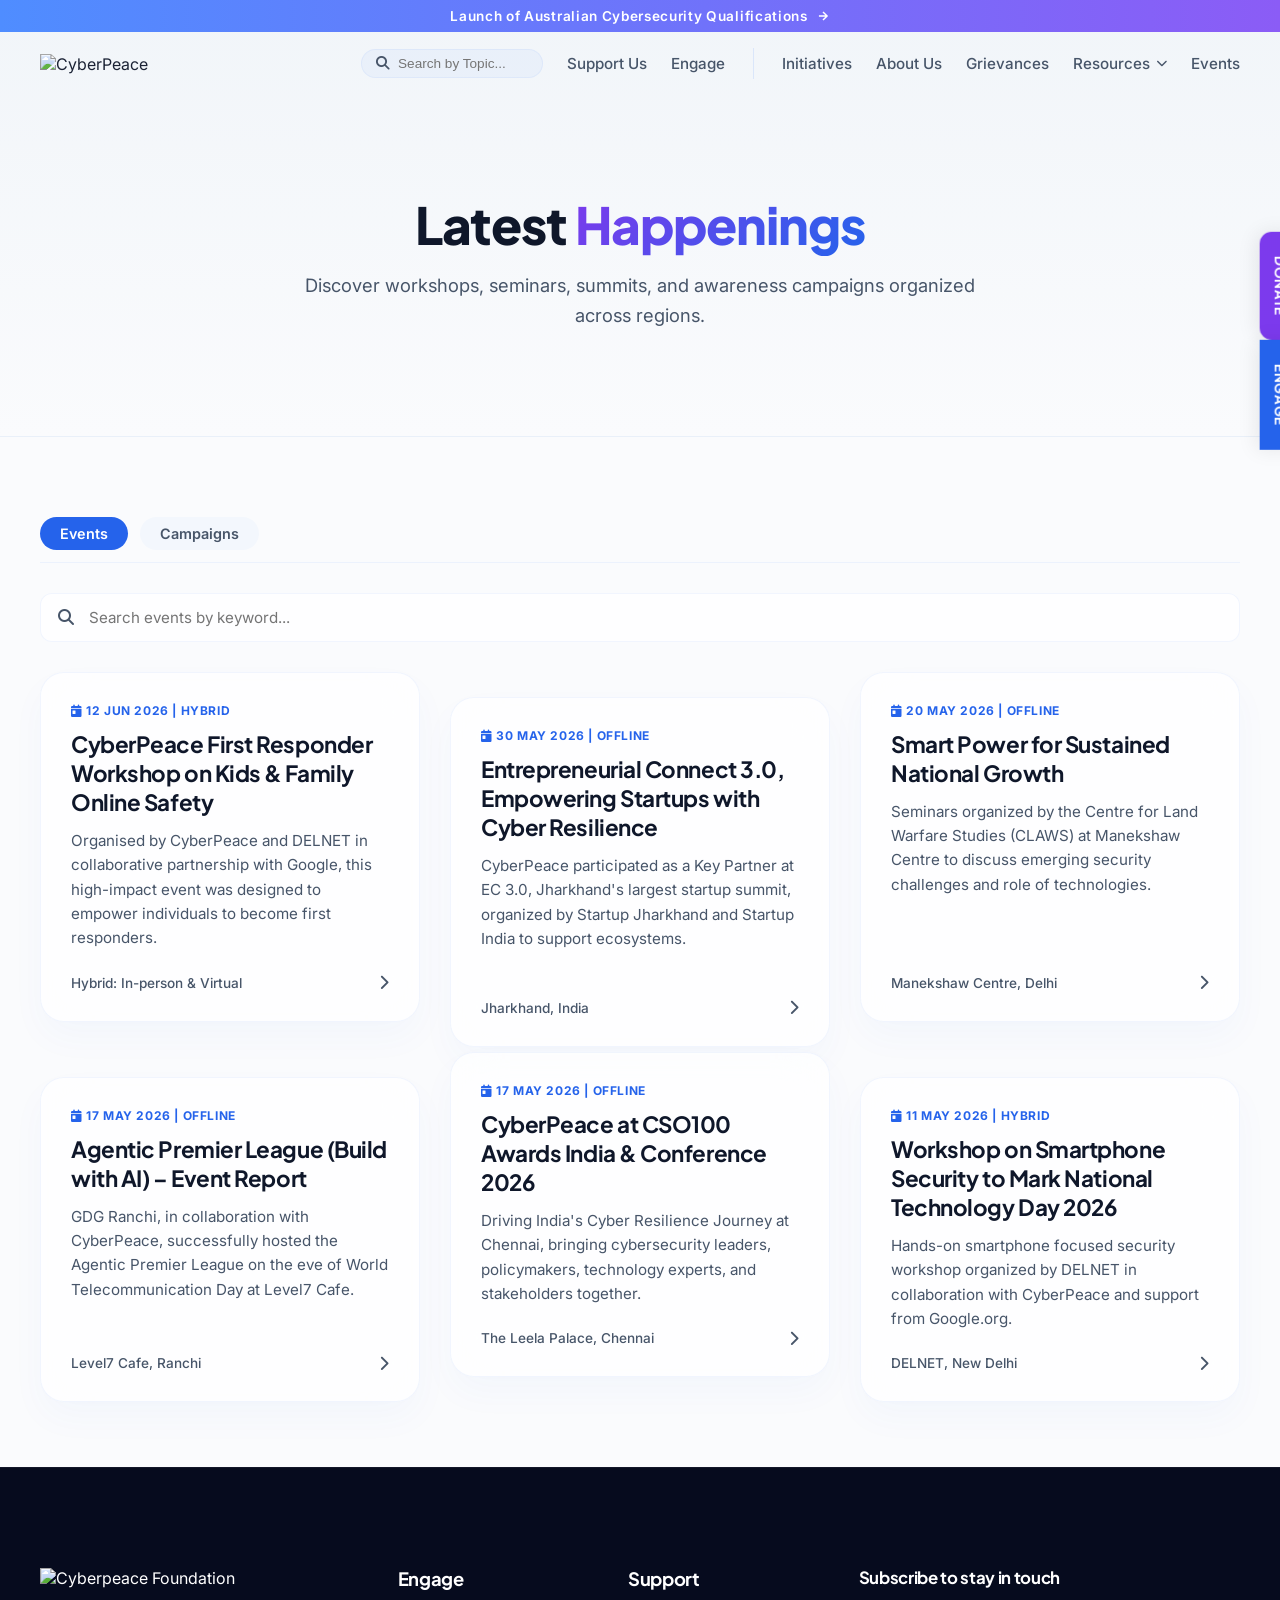
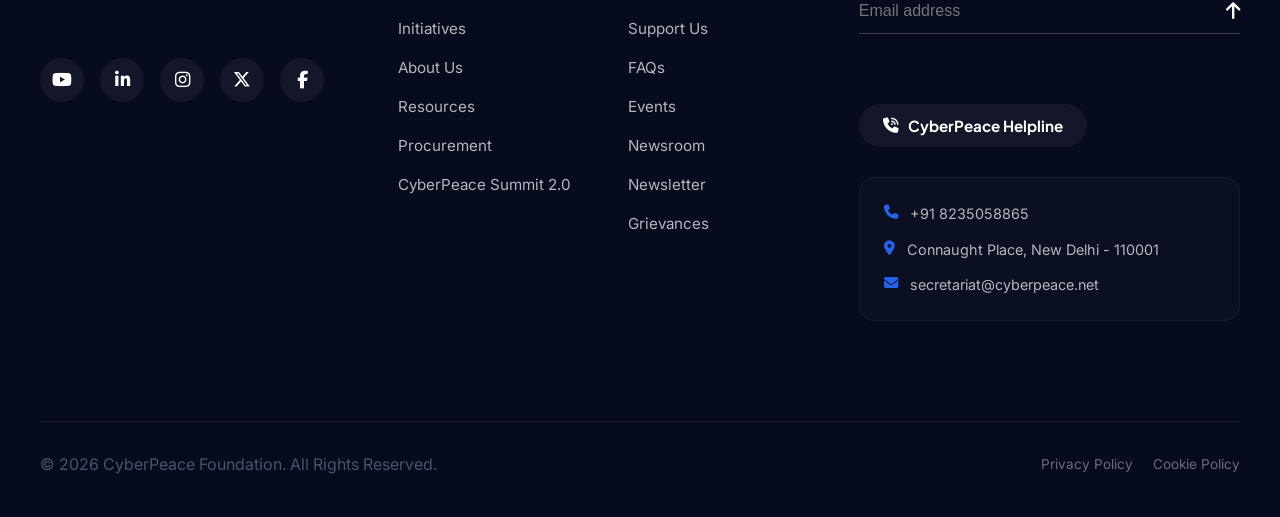
==== commit 7dece875: "Implement Events & Campaigns details page and dynamic details router" ====
--- a/events.html
+++ b/events.html
@@ -123,7 +123,7 @@
                     <div id="events-panel" class="initiatives-grid active-pane">
                         
                         <!-- Event 1 -->
-                        <div class="initiative-card glass-card event-item" data-tags="google kids family workshop safety online">
+                        <a href="event-details.html?id=kids-family-safety-workshop" class="initiative-card glass-card event-item" data-tags="google kids family workshop safety online">
                             <span class="initiative-tag"><i class="fa-solid fa-calendar-day"></i> 12 Jun 2026 | Hybrid</span>
                             <h3 class="initiative-title">CyberPeace First Responder Workshop on Kids & Family Online Safety</h3>
                             <p class="initiative-desc">
@@ -133,10 +133,10 @@
                                 <span class="initiative-country">Hybrid: In-person & Virtual</span>
                                 <i class="fa-solid fa-chevron-right initiative-arrow"></i>
                             </div>
-                        </div>
+                        </a>
 
                         <!-- Event 2 -->
-                        <div class="initiative-card glass-card event-item" data-tags="jharkhand startup summit business connect entrepreneurial">
+                        <a href="event-details.html?id=entrepreneurial-connect" class="initiative-card glass-card event-item" data-tags="jharkhand startup summit business connect entrepreneurial">
                             <span class="initiative-tag"><i class="fa-solid fa-calendar-day"></i> 30 May 2026 | Offline</span>
                             <h3 class="initiative-title">Entrepreneurial Connect 3.0, Empowering Startups with Cyber Resilience</h3>
                             <p class="initiative-desc">
@@ -146,10 +146,10 @@
                                 <span class="initiative-country">Jharkhand, India</span>
                                 <i class="fa-solid fa-chevron-right initiative-arrow"></i>
                             </div>
-                        </div>
+                        </a>
 
                         <!-- Event 3 -->
-                        <div class="initiative-card glass-card event-item" data-tags="national security claws seminar delhi manekshaw smart power">
+                        <a href="event-details.html?id=smart-power-seminar" class="initiative-card glass-card event-item" data-tags="national security claws seminar delhi manekshaw smart power">
                             <span class="initiative-tag"><i class="fa-solid fa-calendar-day"></i> 20 May 2026 | Offline</span>
                             <h3 class="initiative-title">Smart Power for Sustained National Growth</h3>
                             <p class="initiative-desc">
@@ -159,10 +159,10 @@
                                 <span class="initiative-country">Manekshaw Centre, Delhi</span>
                                 <i class="fa-solid fa-chevron-right initiative-arrow"></i>
                             </div>
-                        </div>
+                        </a>
 
                         <!-- Event 4 -->
-                        <div class="initiative-card glass-card event-item" data-tags="hackathon building ai premier league gdg ranchi safety">
+                        <a href="event-details.html?id=agentic-premier-league" class="initiative-card glass-card event-item" data-tags="hackathon building ai premier league gdg ranchi safety">
                             <span class="initiative-tag"><i class="fa-solid fa-calendar-day"></i> 17 May 2026 | Offline</span>
                             <h3 class="initiative-title">Agentic Premier League (Build with AI) – Event Report</h3>
                             <p class="initiative-desc">
@@ -172,10 +172,10 @@
                                 <span class="initiative-country">Level7 Cafe, Ranchi</span>
                                 <i class="fa-solid fa-chevron-right initiative-arrow"></i>
                             </div>
-                        </div>
+                        </a>
 
                         <!-- Event 5 -->
-                        <div class="initiative-card glass-card event-item" data-tags="cso100 awards conference chennai resilience">
+                        <a href="event-details.html?id=cso100-awards" class="initiative-card glass-card event-item" data-tags="cso100 awards conference chennai resilience">
                             <span class="initiative-tag"><i class="fa-solid fa-calendar-day"></i> 17 May 2026 | Offline</span>
                             <h3 class="initiative-title">CyberPeace at CSO100 Awards India & Conference 2026</h3>
                             <p class="initiative-desc">
@@ -185,10 +185,10 @@
                                 <span class="initiative-country">The Leela Palace, Chennai</span>
                                 <i class="fa-solid fa-chevron-right initiative-arrow"></i>
                             </div>
-                        </div>
+                        </a>
 
                         <!-- Event 6 -->
-                        <div class="initiative-card glass-card event-item" data-tags="national technology day smartphone security delnet workshop delhi">
+                        <a href="event-details.html?id=smartphone-security-workshop" class="initiative-card glass-card event-item" data-tags="national technology day smartphone security delnet workshop delhi">
                             <span class="initiative-tag"><i class="fa-solid fa-calendar-day"></i> 11 May 2026 | Hybrid</span>
                             <h3 class="initiative-title">Workshop on Smartphone Security to Mark National Technology Day 2026</h3>
                             <p class="initiative-desc">
@@ -198,7 +198,7 @@
                                 <span class="initiative-country">DELNET, New Delhi</span>
                                 <i class="fa-solid fa-chevron-right initiative-arrow"></i>
                             </div>
-                        </div>
+                        </a>
 
                     </div>
 
@@ -206,7 +206,7 @@
                     <div id="campaigns-panel" class="initiatives-grid" style="display: none;">
                         
                         <!-- Campaign 1 -->
-                        <div class="initiative-card glass-card event-item" data-tags="ncw digital shakti women safety campaign national">
+                        <a href="event-details.html?id=digital-shakti" class="initiative-card glass-card event-item" data-tags="ncw digital shakti women safety campaign national">
                             <span class="initiative-tag"><i class="fa-solid fa-flag"></i> Campaign | Active</span>
                             <h3 class="initiative-title">Digital Shakti 5.0</h3>
                             <p class="initiative-desc">
@@ -216,10 +216,10 @@
                                 <span class="initiative-country">All India Outreach</span>
                                 <i class="fa-solid fa-chevron-right initiative-arrow"></i>
                             </div>
-                        </div>
+                        </a>
 
                         <!-- Campaign 2 -->
-                        <div class="initiative-card glass-card event-item" data-tags="cisf be cybersmart awareness metro">
+                        <a href="event-details.html?id=be-cyber-smart" class="initiative-card glass-card event-item" data-tags="cisf be cybersmart awareness metro">
                             <span class="initiative-tag"><i class="fa-solid fa-flag"></i> Campaign | Active</span>
                             <h3 class="initiative-title">#BECYBERSMART Campaign</h3>
                             <p class="initiative-desc">
@@ -229,10 +229,10 @@
                                 <span class="initiative-country">Public Sector Metro / Transit</span>
                                 <i class="fa-solid fa-chevron-right initiative-arrow"></i>
                             </div>
-                        </div>
+                        </a>
 
                         <!-- Campaign 3 -->
-                        <div class="initiative-card glass-card event-item" data-tags="netflix sab ka number aayega digital hygiene entertainment">
+                        <a href="event-details.html?id=sab-ka-number-aayega" class="initiative-card glass-card event-item" data-tags="netflix sab ka number aayega digital hygiene entertainment">
                             <span class="initiative-tag"><i class="fa-solid fa-flag"></i> Campaign | Completed</span>
                             <h3 class="initiative-title">Sab Ka Number Aayega</h3>
                             <p class="initiative-desc">
@@ -242,7 +242,7 @@
                                 <span class="initiative-country">Online Video Campaigns</span>
                                 <i class="fa-solid fa-chevron-right initiative-arrow"></i>
                             </div>
-                        </div>
+                        </a>
 
                     </div>
 
